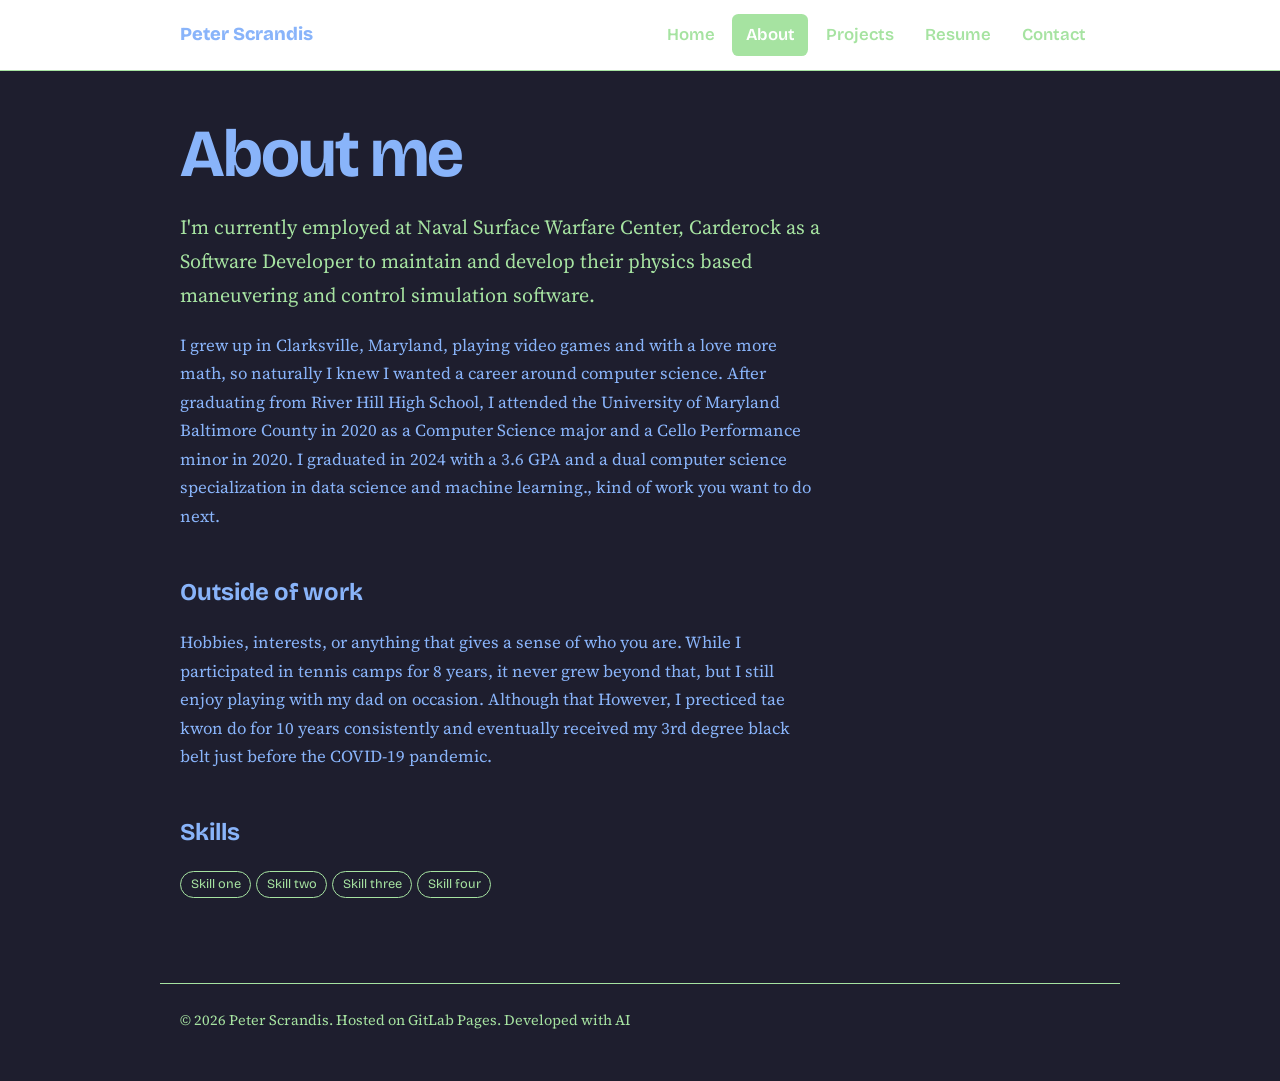
==== about.html @ 1d42b7f5 "Updated entire site" ====
<!DOCTYPE html>
<html lang="en">
<head>
<meta charset="utf-8">
<meta name="viewport" content="width=device-width, initial-scale=1">
<title>About | Peter Scrandis</title>
<meta name="description" content="Personal website of Peter Scrandis">
<link rel="preconnect" href="https://fonts.googleapis.com">
<link rel="preconnect" href="https://fonts.gstatic.com" crossorigin>
<link href="https://fonts.googleapis.com/css2?family=Bricolage+Grotesque:wght@600;800&family=Source+Serif+4:ital,wght@0,400;0,600;1,400&display=swap" rel="stylesheet">
<link rel="stylesheet" href="style.css">
</head>
<body>
<header><nav aria-label="Main">
<a class="brand" href="index.html">Peter Scrandis</a>
<button class="toggle" aria-expanded="false" aria-controls="menu">Menu</button>
<ul class="links" id="menu"><li><a href="index.html">Home</a></li><li><a href="about.html" aria-current="page">About</a></li><li><a href="projects.html">Projects</a></li><li><a href="resume.html">Resume</a></li><li><a href="contact.html">Contact</a></li></ul>
</nav></header>
<main>
<div class="prose">
<h1>About me</h1>
<p class="lead">I'm currently employed at Naval Surface Warfare Center, Carderock as a Software Developer to maintain and develop their physics based maneuvering and control simulation software.</p>
<p>
I grew up in Clarksville, Maryland, playing video games and with a love more math, so naturally I knew I wanted a career around computer science. 
After graduating from River Hill High School, I attended the University of Maryland Baltimore County in 2020 as a Computer Science major and a Cello Performance minor in 2020. 
I graduated in 2024 with a 3.6 GPA and a dual computer science specialization in data science and machine learning., kind of work you want to do next.</p>
<h2>Outside of work</h2>
<p>
Hobbies, interests, or anything that gives a sense of who you are.
While I participated in tennis camps for 8 years, it never grew beyond that, but I still enjoy playing with my dad on occasion. Although that 
However, I precticed tae kwon do for 10 years consistently and eventually received my 3rd degree black belt just before the COVID-19 pandemic. 
</p>
<h2>Skills</h2>
<p><span class="tag">Skill one</span><span class="tag">Skill two</span><span class="tag">Skill three</span><span class="tag">Skill four</span></p>
</div>
</main>
<footer>&copy; <span id="y"></span> Peter Scrandis. Hosted on GitLab Pages. Developed with AI</footer>
<script src="script.js"></script>
<script>document.getElementById('y').textContent=new Date().getFullYear()</script>
</body>
</html>
---- style.css ----
:root{--bg:#1e1e2e;--surface:#fff;--ink:#89b4fa;--muted:#a6e3a1;--line:#a6e3a1;--accent:#a6e3a1;--accent-ink:#fff}
@media (prefers-color-scheme:dark){:root{--bg:#1e1e2e;--surface:#1e1e2e;--ink:#89b4fa;--muted:#9aa6c2;--line:#a6e3a1;--accent:#dc8a78;--accent-ink:#0e1424}}
*{box-sizing:border-box}
html{scroll-behavior:smooth}
body{margin:0;background:var(--bg);color:var(--ink);font:1.05rem/1.7 "Source Serif 4",Georgia,serif}
h1,h2,h3,nav,.btn,.tag{font-family:"Bricolage Grotesque","Helvetica Neue",Arial,sans-serif}
a{color:var(--accent)}
:focus-visible{outline:3px solid var(--accent);outline-offset:3px}
header{position:sticky;top:0;z-index:10;background:var(--surface);border-bottom:1px solid var(--line)}
nav{max-width:60rem;margin:0 auto;padding:.9rem 1.25rem;display:flex;align-items:center;justify-content:space-between;gap:1rem}
.brand{font-weight:800;font-size:1.15rem;color:var(--ink);text-decoration:none}
.links{display:flex;gap:.25rem;list-style:none;margin:0;padding:0}
.links a{display:block;padding:.4rem .85rem;border-radius:.4rem;color:var(--muted);text-decoration:none;font-weight:600}
.links a:hover{color:var(--ink)}
.links a[aria-current="page"]{background:var(--accent);color:var(--accent-ink)}
.toggle{display:none;background:none;border:1px solid var(--line);color:var(--ink);border-radius:.4rem;padding:.4rem .7rem;font:inherit;font-family:inherit;cursor:pointer}
main{max-width:60rem;margin:0 auto;padding:3rem 1.25rem 4rem}
.prose{max-width:40rem}
h1{font-size:clamp(2.4rem,7vw,4.2rem);line-height:1.05;letter-spacing:-.03em;margin:0 0 1rem}
h2{font-size:1.5rem;margin:2.5rem 0 .75rem}
h3{font-size:1.15rem;margin:0 0 .25rem}
.lead{font-size:1.25rem;color:var(--muted)}
.btn{display:inline-block;margin:.5rem .5rem 0 0;padding:.65rem 1.2rem;border-radius:.4rem;font-weight:700;text-decoration:none;background:var(--accent);color:var(--accent-ink)}
.btn.alt{background:none;color:var(--ink);border:2px solid var(--line)}
.grid{display:grid;grid-template-columns:repeat(auto-fill,minmax(16rem,1fr));gap:1.25rem;margin-top:1.5rem}
.card{background:var(--surface);border:1px solid var(--line);border-left:5px solid var(--line);border-radius:.4rem;padding:1.25rem}
.card p{margin:.5rem 0 .75rem;font-size:.98rem}
.tag{display:inline-block;margin:0 .3rem .3rem 0;padding:.1rem .6rem;border-radius:99px;background:var(--bg);border:1px solid var(--line);font-size:.8rem;color:var(--muted)}
.job{padding:1.25rem 0;border-top:1px solid var(--line)}
.job .when{color:var(--muted);font-size:.95rem;margin:0}
footer{max-width:60rem;margin:0 auto;padding:1.5rem 1.25rem 3rem;color:var(--muted);font-size:.9rem;border-top:1px solid var(--line)}
@media (max-width:40rem){
 .toggle{display:block}
 .links{display:none;position:absolute;left:0;right:0;top:100%;flex-direction:column;background:var(--surface);border-bottom:1px solid var(--line);padding:.5rem 1.25rem 1rem}
 .links.open{display:flex}
}
@media (prefers-reduced-motion:reduce){html{scroll-behavior:auto}}
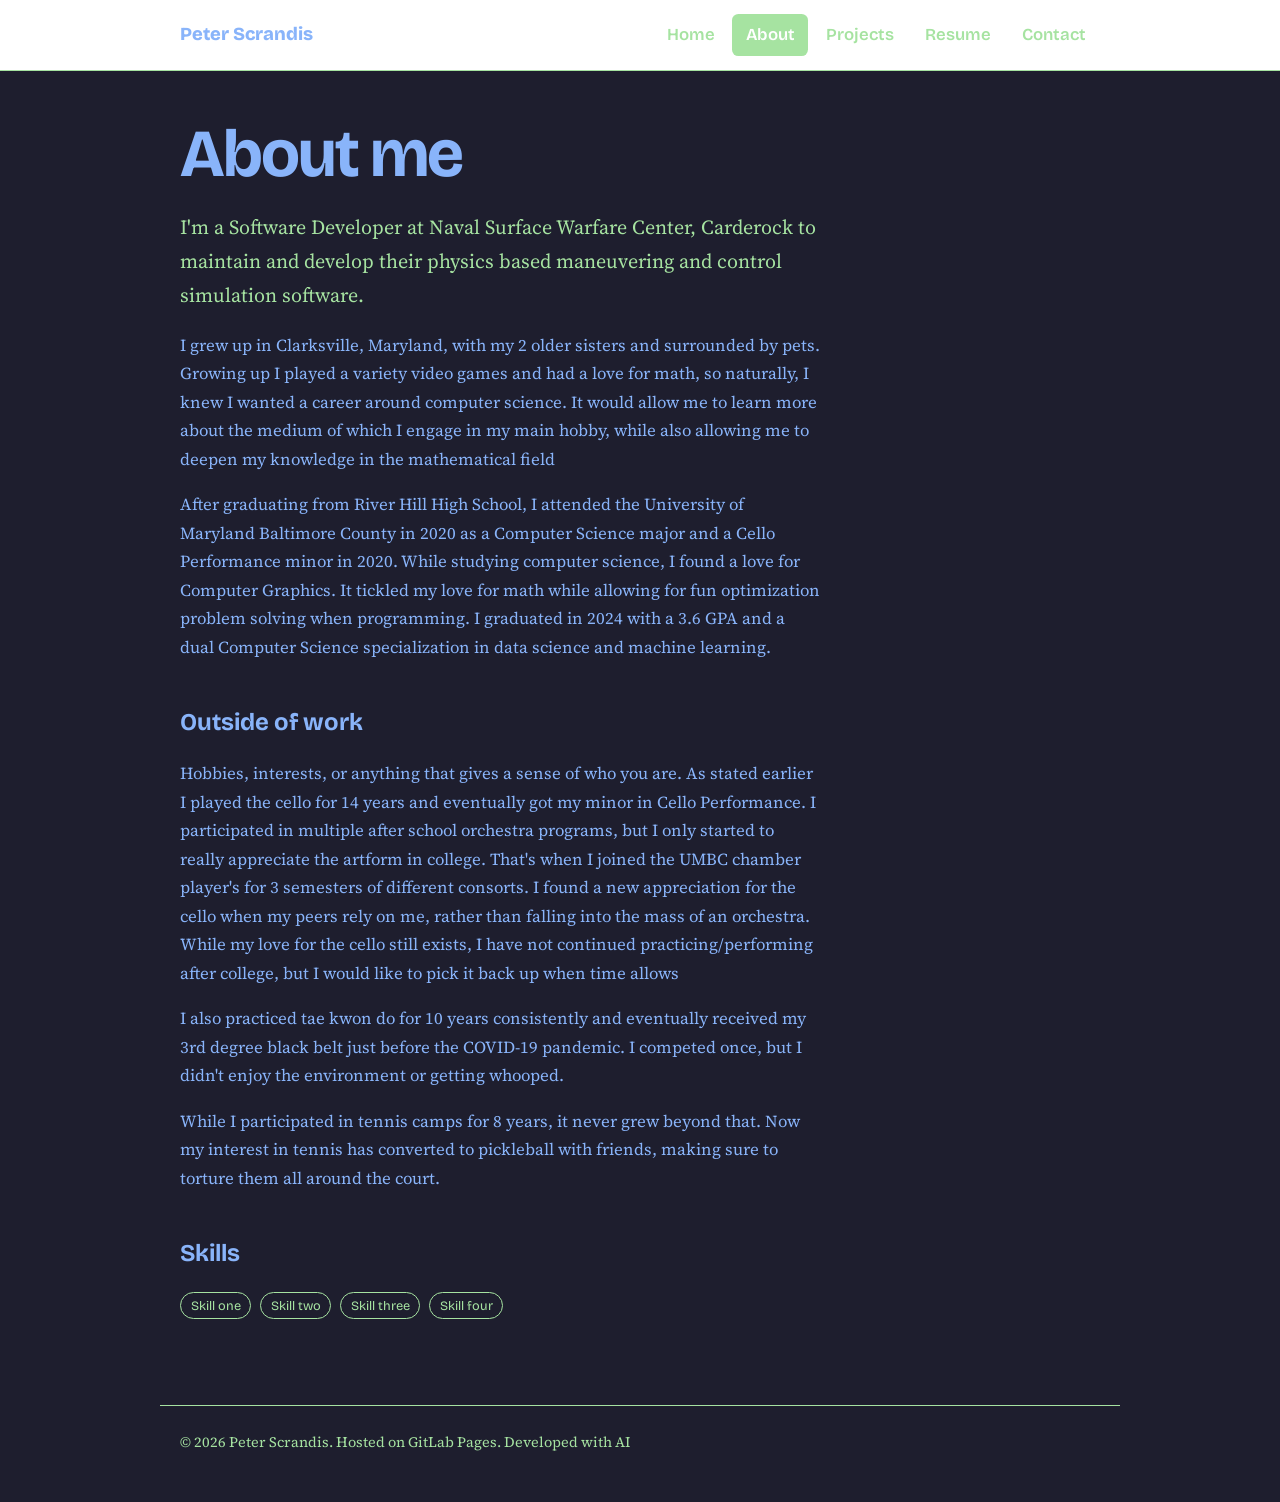
==== commit 4529b622: "Update about page" ====
--- a/about.html
+++ b/about.html
@@ -18,20 +18,37 @@
 </nav></header>
 <main>
 <div class="prose">
+
 <h1>About me</h1>
-<p class="lead">I'm currently employed at Naval Surface Warfare Center, Carderock as a Software Developer to maintain and develop their physics based maneuvering and control simulation software.</p>
+<p class="lead">I'm a Software Developer at Naval Surface Warfare Center, Carderock to maintain and develop their physics based maneuvering and control simulation software.</p>
 <p>
-I grew up in Clarksville, Maryland, playing video games and with a love more math, so naturally I knew I wanted a career around computer science. 
-After graduating from River Hill High School, I attended the University of Maryland Baltimore County in 2020 as a Computer Science major and a Cello Performance minor in 2020. 
-I graduated in 2024 with a 3.6 GPA and a dual computer science specialization in data science and machine learning., kind of work you want to do next.</p>
+I grew up in Clarksville, Maryland, with my 2 older sisters and surrounded by pets. 
+Growing up I played a variety video games and had a love for math, so naturally, I knew I wanted a career around computer science. 
+It would allow me to learn more about the medium of which I engage in my main hobby, while also allowing me to deepen my knowledge in the mathematical field</p>
+<p>
+After graduating from River Hill High School, I attended the University of Maryland Baltimore County in 2020 as a Computer Science major and a Cello Performance minor in 2020. While studying computer science, I found a love for Computer Graphics. It tickled my love for math while allowing for fun optimization problem solving when programming.
+I graduated in 2024 with a 3.6 GPA and a dual Computer Science specialization in data science and machine learning.
+</p>
+
 <h2>Outside of work</h2>
 <p>
 Hobbies, interests, or anything that gives a sense of who you are.
-While I participated in tennis camps for 8 years, it never grew beyond that, but I still enjoy playing with my dad on occasion. Although that 
-However, I precticed tae kwon do for 10 years consistently and eventually received my 3rd degree black belt just before the COVID-19 pandemic. 
+As stated earlier I played the cello for 14 years and eventually got my minor in Cello Performance. I participated in multiple after school orchestra programs, but I only started to really appreciate the artform in college.
+That's when I joined the UMBC chamber player's for 3 semesters of different consorts. I found a new appreciation for the cello when my peers rely on me, rather than falling into the mass of an orchestra.
+While my love for the cello still exists, I have not continued practicing/performing after college, but I would like to pick it back up when time allows</p>
+<p>
+I also practiced tae kwon do for 10 years consistently and eventually received my 3rd degree black belt just before the COVID-19 pandemic. I competed once, but I didn't enjoy the environment or getting whooped.</p>
+<p>
+While I participated in tennis camps for 8 years, it never grew beyond that. Now my interest in tennis has converted to pickleball with friends, making sure to torture them all around the court.
 </p>
+
 <h2>Skills</h2>
-<p><span class="tag">Skill one</span><span class="tag">Skill two</span><span class="tag">Skill three</span><span class="tag">Skill four</span></p>
+<p>
+<span class="tag">Skill one</span>
+<span class="tag">Skill two</span>
+<span class="tag">Skill three</span>
+<span class="tag">Skill four</span>
+</p>
 </div>
 </main>
 <footer>&copy; <span id="y"></span> Peter Scrandis. Hosted on GitLab Pages. Developed with AI</footer>
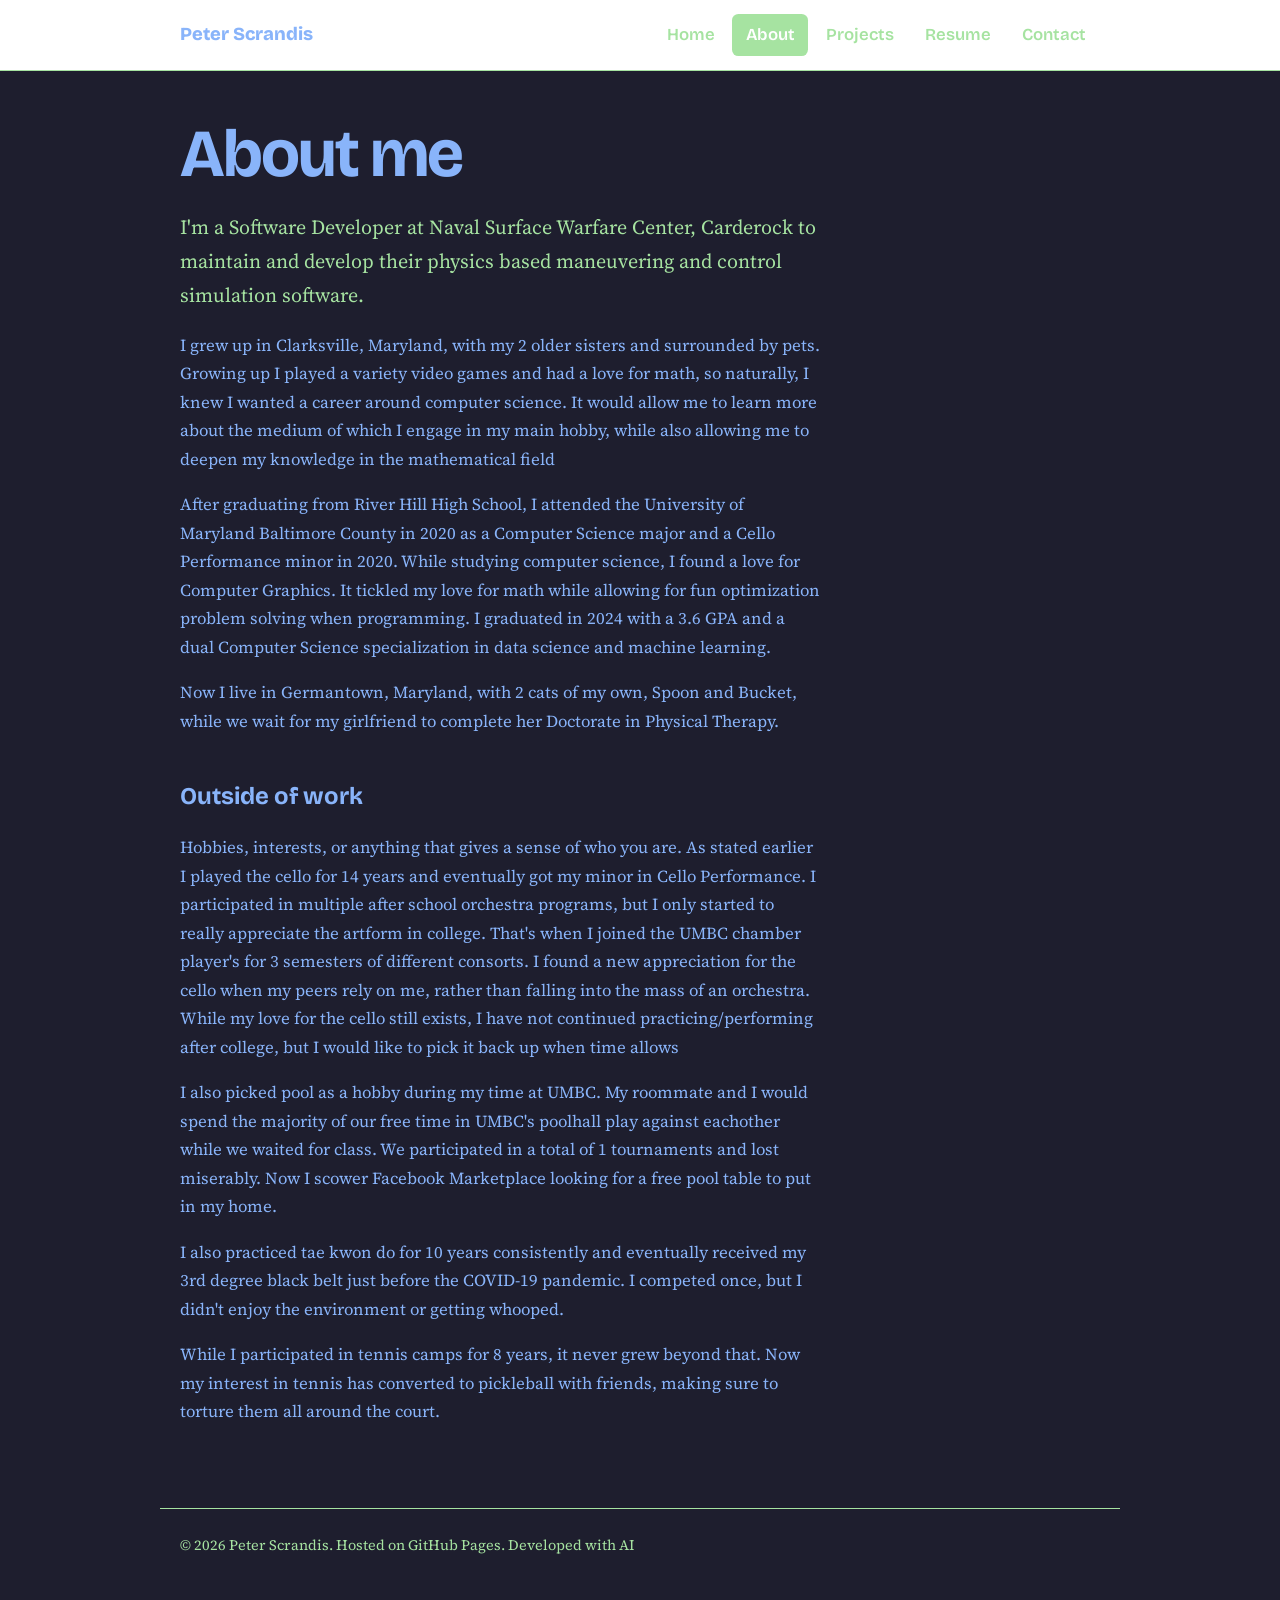
==== commit a8f1f9f2: "Add to about and add ray tracer" ====
--- a/about.html
+++ b/about.html
@@ -27,8 +27,9 @@
 It would allow me to learn more about the medium of which I engage in my main hobby, while also allowing me to deepen my knowledge in the mathematical field</p>
 <p>
 After graduating from River Hill High School, I attended the University of Maryland Baltimore County in 2020 as a Computer Science major and a Cello Performance minor in 2020. While studying computer science, I found a love for Computer Graphics. It tickled my love for math while allowing for fun optimization problem solving when programming.
-I graduated in 2024 with a 3.6 GPA and a dual Computer Science specialization in data science and machine learning.
-</p>
+I graduated in 2024 with a 3.6 GPA and a dual Computer Science specialization in data science and machine learning.</p>
+<p>
+Now I live in Germantown, Maryland, with 2 cats of my own, Spoon and Bucket, while we wait for my girlfriend to complete her Doctorate in Physical Therapy.</p>
 
 <h2>Outside of work</h2>
 <p>
@@ -37,21 +38,16 @@
 That's when I joined the UMBC chamber player's for 3 semesters of different consorts. I found a new appreciation for the cello when my peers rely on me, rather than falling into the mass of an orchestra.
 While my love for the cello still exists, I have not continued practicing/performing after college, but I would like to pick it back up when time allows</p>
 <p>
+I also picked pool as a hobby during my time at UMBC. My roommate and I would spend the majority of our free time in UMBC's poolhall play against eachother while we waited for class. 
+We participated in a total of 1 tournaments and lost miserably. Now I scower Facebook Marketplace looking for a free pool table to put in my home.</p>
+<p>
 I also practiced tae kwon do for 10 years consistently and eventually received my 3rd degree black belt just before the COVID-19 pandemic. I competed once, but I didn't enjoy the environment or getting whooped.</p>
 <p>
 While I participated in tennis camps for 8 years, it never grew beyond that. Now my interest in tennis has converted to pickleball with friends, making sure to torture them all around the court.
 </p>
-
-<h2>Skills</h2>
-<p>
-<span class="tag">Skill one</span>
-<span class="tag">Skill two</span>
-<span class="tag">Skill three</span>
-<span class="tag">Skill four</span>
-</p>
 </div>
 </main>
-<footer>&copy; <span id="y"></span> Peter Scrandis. Hosted on GitLab Pages. Developed with AI</footer>
+<footer>&copy; <span id="y"></span> Peter Scrandis. Hosted on GitHub Pages. Developed with AI</footer>
 <script src="script.js"></script>
 <script>document.getElementById('y').textContent=new Date().getFullYear()</script>
 </body>
--- a/style.css
+++ b/style.css
@@ -35,3 +35,15 @@
  .links.open{display:flex}
 }
 @media (prefers-reduced-motion:reduce){html{scroll-behavior:auto}}
+.tool{display:grid;grid-template-columns:repeat(auto-fit,minmax(18rem,1fr));gap:1.5rem;margin-top:2rem;align-items:start}
+.drop{display:flex;align-items:center;justify-content:center;min-height:18rem;border:2px dashed var(--line);border-radius:.4rem;background:var(--surface);cursor:pointer;overflow:hidden;color:var(--muted);font-family:"Bricolage Grotesque",Arial,sans-serif;font-weight:600;position:relative}
+.drop:hover,.drop.over,.drop:focus-within{border-color:var(--accent)}
+.drop input{position:absolute;inset:0;opacity:0;cursor:pointer}
+.drop input:disabled{cursor:not-allowed}
+.drop img{max-width:100%;max-height:22rem;display:block}
+.guess{font:800 2rem/1.1 "Bricolage Grotesque",Arial,sans-serif;margin:.5rem 0 1rem}
+.bars{list-style:none;margin:0;padding:0}
+.bars li{margin:0 0 .6rem;font-size:.95rem}
+.bars .row{display:flex;justify-content:space-between;font-family:"Bricolage Grotesque",Arial,sans-serif;font-weight:600}
+.bars .track{height:.6rem;background:var(--line);border-radius:99px;overflow:hidden}
+.bars .fill{height:100%;background:var(--accent)}
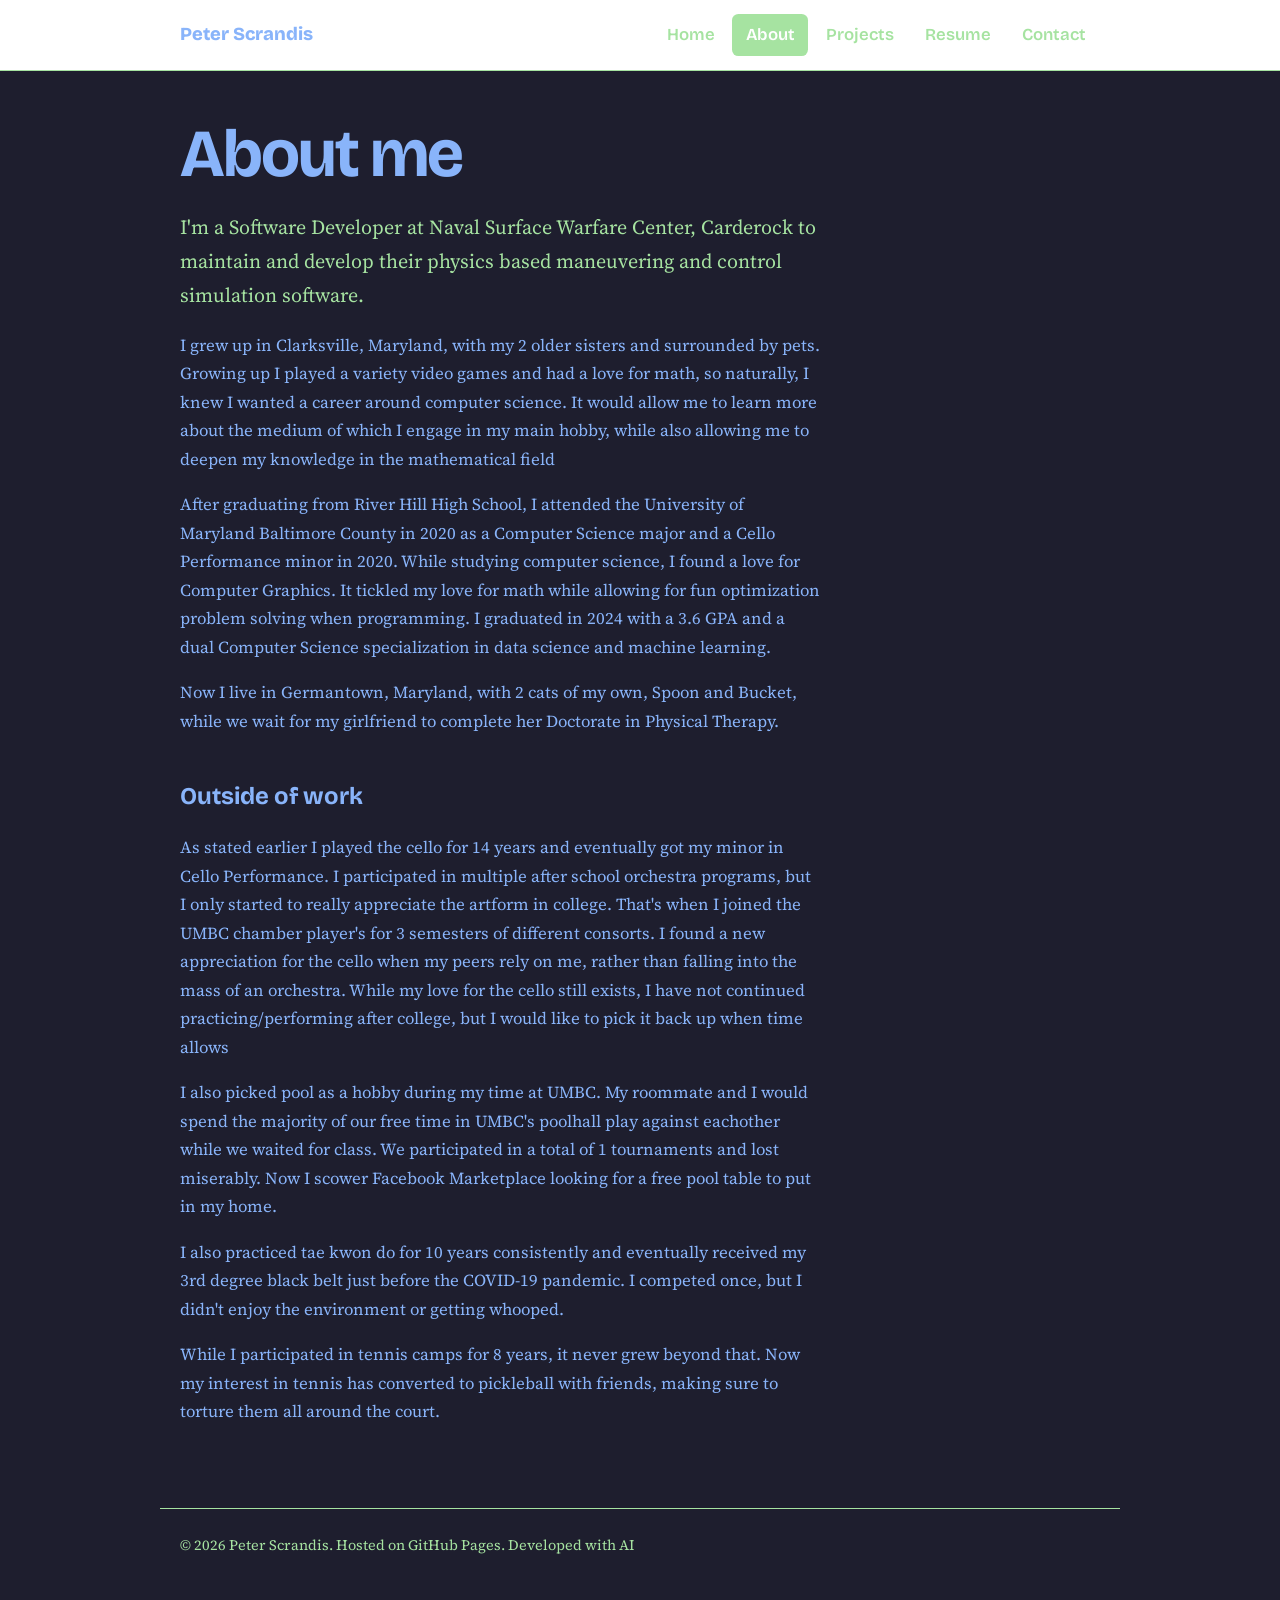
==== commit 41bb09e6: "remove comment" ====
--- a/about.html
+++ b/about.html
@@ -14,7 +14,13 @@
 <header><nav aria-label="Main">
 <a class="brand" href="index.html">Peter Scrandis</a>
 <button class="toggle" aria-expanded="false" aria-controls="menu">Menu</button>
-<ul class="links" id="menu"><li><a href="index.html">Home</a></li><li><a href="about.html" aria-current="page">About</a></li><li><a href="projects.html">Projects</a></li><li><a href="resume.html">Resume</a></li><li><a href="contact.html">Contact</a></li></ul>
+<ul class="links" id="menu">
+  <li><a href="index.html">Home</a></li>
+  <li><a href="about.html" aria-current="page">About</a></li>
+  <li><a href="projects.html">Projects</a></li>
+  <li><a href="resume.html">Resume</a></li>
+  <li><a href="contact.html">Contact</a></li>
+</ul>
 </nav></header>
 <main>
 <div class="prose">
@@ -33,7 +39,6 @@
 
 <h2>Outside of work</h2>
 <p>
-Hobbies, interests, or anything that gives a sense of who you are.
 As stated earlier I played the cello for 14 years and eventually got my minor in Cello Performance. I participated in multiple after school orchestra programs, but I only started to really appreciate the artform in college.
 That's when I joined the UMBC chamber player's for 3 semesters of different consorts. I found a new appreciation for the cello when my peers rely on me, rather than falling into the mass of an orchestra.
 While my love for the cello still exists, I have not continued practicing/performing after college, but I would like to pick it back up when time allows</p>
--- a/style.css
+++ b/style.css
@@ -23,12 +23,13 @@
 .btn{display:inline-block;margin:.5rem .5rem 0 0;padding:.65rem 1.2rem;border-radius:.4rem;font-weight:700;text-decoration:none;background:var(--accent);color:var(--accent-ink)}
 .btn.alt{background:none;color:var(--ink);border:2px solid var(--line)}
 .grid{display:grid;grid-template-columns:repeat(auto-fill,minmax(16rem,1fr));gap:1.25rem;margin-top:1.5rem}
-.card{background:var(--surface);border:1px solid var(--line);border-left:5px solid var(--line);border-radius:.4rem;padding:1.25rem}
+.card{background:var(--surface);border:1px solid var(--line);border-left:5px solid var(--line);border-right:5px solid var(--line);border-radius:.4rem;padding:1.25rem}
 .card p{margin:.5rem 0 .75rem;font-size:.98rem}
 .tag{display:inline-block;margin:0 .3rem .3rem 0;padding:.1rem .6rem;border-radius:99px;background:var(--bg);border:1px solid var(--line);font-size:.8rem;color:var(--muted)}
 .job{padding:1.25rem 0;border-top:1px solid var(--line)}
 .job .when{color:var(--muted);font-size:.95rem;margin:0}
 footer{max-width:60rem;margin:0 auto;padding:1.5rem 1.25rem 3rem;color:var(--muted);font-size:.9rem;border-top:1px solid var(--line)}
+hr{border:0;border-top:1px solid var(--line)}
 @media (max-width:40rem){
  .toggle{display:block}
  .links{display:none;position:absolute;left:0;right:0;top:100%;flex-direction:column;background:var(--surface);border-bottom:1px solid var(--line);padding:.5rem 1.25rem 1rem}
@@ -47,3 +48,44 @@
 .bars .row{display:flex;justify-content:space-between;font-family:"Bricolage Grotesque",Arial,sans-serif;font-weight:600}
 .bars .track{height:.6rem;background:var(--line);border-radius:99px;overflow:hidden}
 .bars .fill{height:100%;background:var(--accent)}
+.right-img{float:right;width:14rem;margin:.25rem 0 1rem 1.5rem}
+.right-img img{display:block;width:100%;height:auto;border-radius:.4rem;border:1px solid var(--line)}
+.right-img figcaption{margin-top:.5rem;font-size:.85rem;line-height:1.4;color:var(--muted)}
+.left-img{float:left;width:14rem;margin:0 1rem 0 .25rem}
+.left-img img{display:block;width:100%;height:auto;border-radius:.4rem;border:1px solid var(--line)}
+.left-img figcaption{margin-top:.5rem;font-size:.85rem;line-height:1.4;color:var(--muted)}
+.prose::after{content:"";display:block;clear:both}
+@media (max-width:40rem){
+  .right-img{float:none;width:100%;max-width:16rem;margin:0 auto 1.5rem}
+  .left-img {float:none;width:100%;max-width:16rem;margin:0 auto 1.5rem}
+}
+.paper{max-width:44rem}
+.paper .byline{color:var(--muted);font-family:"Bricolage Grotesque",Arial,sans-serif;font-size:1.15rem;margin:0 0 2rem}
+.paper h1{font-size:clamp(2rem,6vw,3.2rem)}
+.paper p{margin:0 0 1.1rem}
+.paper figure{margin:1.75rem 0;text-align:center}
+.paper figure img{max-width:100%;height:auto;border:1px solid var(--line);border-radius:.4rem;background:#fff}
+.paper sup a{text-decoration:none;font-weight:700}
+.footnotes{margin-top:2.5rem;padding-top:1rem;border-top:1px solid var(--line);font-size:.9rem;color:var(--muted)}
+.footnotes ol{padding-left:1.25rem}
+.footnotes li{margin-bottom:.5rem;overflow-wrap:anywhere}
+.paper .refs{padding-left:0;list-style:none}
+.paper .refs li{margin-bottom:.9rem;overflow-wrap:anywhere}
+main img:not(#preview) { cursor: zoom-in; }
+.lightbox {width: 100vw;height: 100vh;max-width: none;max-height: none;padding: 0;border: 0;background: transparent;}
+.lightbox[open] { display: flex; align-items: center; justify-content: center; }
+.lightbox::backdrop { background: rgba(0, 0, 0, 0.9); }
+.lightbox img {max-width: 96vw;max-height: 96vh;object-fit: contain;cursor: zoom-out;}
+.link-cards{--lc-bg:#1e1e2e;--lc-ink:#89b4fa;--lc-muted:#a6e3a1;--lc-line:#a6e3a1;--lc-accent:#a6e3a1;
+  display:grid;grid-template-columns:repeat(auto-fill,minmax(16rem,1fr));gap:1.25rem;margin:1.5rem 0}
+@media (prefers-color-scheme:dark){.link-cards{--lc-bg:#1e1e2e;--lc-ink:#89b4fa;--lc-muted:#9aa6c2;--lc-line:#a6e3a1;--lc-accent:#a6e6a1}}
+.link-cards .lc-card{display:flex;flex-direction:column;background:var(--lc-bg);color:var(--lc-ink);
+  border:1px solid var(--lc-line);border-radius:.5rem;overflow:hidden}
+.link-cards .lc-thumb{display:block;aspect-ratio:4/3;background:var(--lc-line)}
+.link-cards .lc-thumb img{width:100%;height:100%;object-fit:cover;display:block}
+.link-cards .lc-body{padding:1rem;display:flex;flex-direction:column;gap:.4rem}
+.link-cards h3{margin:0;font-size:1.05rem;line-height:1.3}
+.link-cards h3 a{color:inherit;text-decoration:none}
+.link-cards h3 a:hover{color:var(--lc-accent);text-decoration:underline}
+.link-cards .lc-price{margin:0;font-weight:700;color:var(--lc-accent)}
+.link-cards .lc-details{margin:0;font-size:.92rem;color:var(--lc-muted)}
